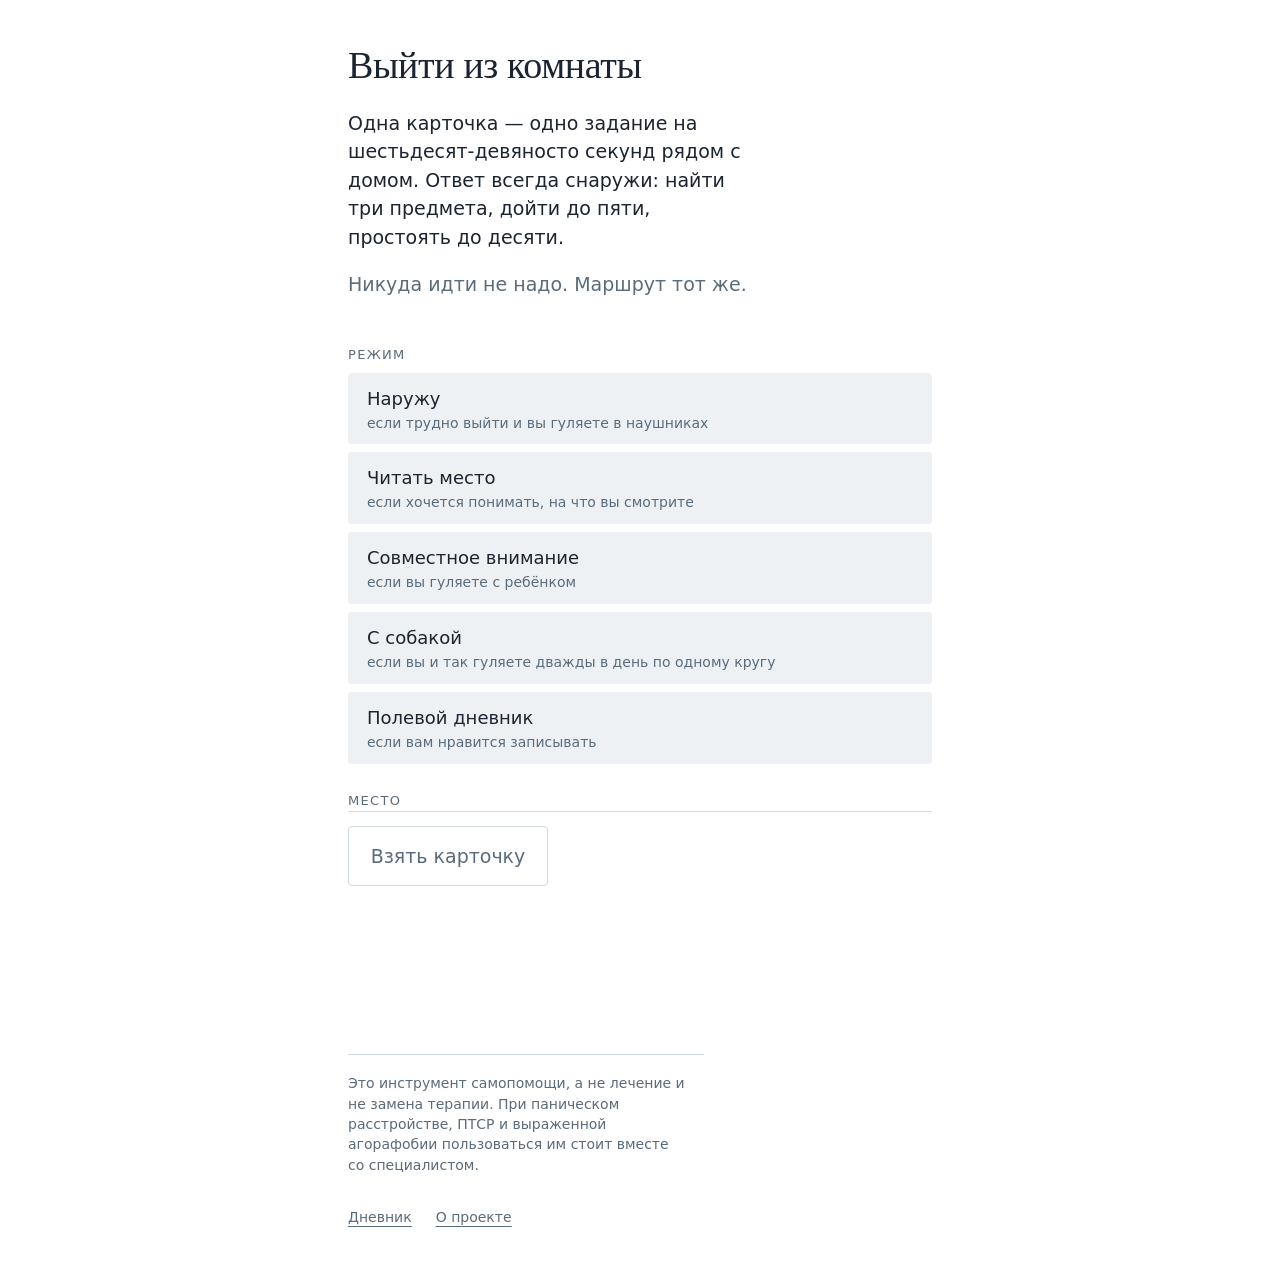
==== index.html @ 0804ac2d "Выйти из комнаты: сайт и колода на 180 карточек Статический сайт без зависимостей: одна карточка-зад" ====
<!doctype html>
<html lang="ru" data-theme="dark">
<head>
<meta charset="utf-8">
<meta name="viewport" content="width=device-width, initial-scale=1, viewport-fit=cover">
<meta name="color-scheme" content="dark light">
<meta name="description" content="Одна карточка-задание на прогулку рядом с домом. Шестьдесят-девяносто секунд, ответ всегда снаружи.">
<meta name="theme-color" content="#141C26">
<meta name="mobile-web-app-capable" content="yes">
<meta name="apple-mobile-web-app-capable" content="yes">
<meta name="apple-mobile-web-app-title" content="Выйти">
<title>Выйти из комнаты</title>
<link rel="manifest" href="manifest.webmanifest">
<link rel="icon" href="icons/icon.svg" type="image/svg+xml">
<link rel="apple-touch-icon" href="icons/apple-touch-icon.png">
<link rel="stylesheet" href="styles.css">
</head>
<body>

<a class="skip-link" href="#main">Перейти к содержанию</a>

<main id="main">

<!-- 1. Начало -->
<section class="screen" id="screen-start" data-screen="start" aria-labelledby="start-title">
  <div class="wrap">
    <h1 id="start-title" tabindex="-1">Выйти из комнаты</h1>

    <p class="lead">Одна карточка — одно задание на шестьдесят-девяносто секунд рядом с домом.
      Ответ всегда снаружи: найти три предмета, дойти до пяти, простоять до десяти.</p>
    <p class="lead muted">Никуда идти не надо. Маршрут тот же.</p>

    <h2 class="section-title" id="mode-title">Режим</h2>
    <div class="options" role="group" aria-labelledby="mode-title" id="mode-list">
      <button type="button" class="option" data-mode="наружу">
        <span class="option-name">Наружу</span>
        <span class="option-note">если трудно выйти и вы гуляете в наушниках</span>
      </button>
      <button type="button" class="option" data-mode="читать-место">
        <span class="option-name">Читать место</span>
        <span class="option-note">если хочется понимать, на что вы смотрите</span>
      </button>
      <button type="button" class="option" data-mode="совместное-внимание">
        <span class="option-name">Совместное внимание</span>
        <span class="option-note">если вы гуляете с ребёнком</span>
      </button>
      <button type="button" class="option" data-mode="с-собакой">
        <span class="option-name">С собакой</span>
        <span class="option-note">если вы и так гуляете дважды в день по одному кругу</span>
      </button>
      <button type="button" class="option" data-mode="полевой-дневник">
        <span class="option-name">Полевой дневник</span>
        <span class="option-note">если вам нравится записывать</span>
      </button>
    </div>

    <div class="sub" id="sub-level" hidden>
      <h2 class="section-title" id="level-title">Уровень</h2>
      <div class="options options-level" role="group" aria-labelledby="level-title" id="level-list">
        <button type="button" class="option" data-level="1">
          <span class="option-name">1</span>
          <span class="option-note">только смотреть, наушники снимать не нужно</span>
        </button>
        <button type="button" class="option" data-level="2">
          <span class="option-name">2</span>
          <span class="option-note">нужен звук, на две минуты</span>
        </button>
        <button type="button" class="option" data-level="3">
          <span class="option-name">3</span>
          <span class="option-note">переключение внимания</span>
        </button>
      </div>
    </div>

    <div class="sub" id="sub-age" hidden>
      <h2 class="section-title" id="age-title">Возраст</h2>
      <div class="options options-row" role="group" aria-labelledby="age-title" id="age-list">
        <button type="button" class="option option-small" data-age="2-3"><span class="option-name">2–3</span></button>
        <button type="button" class="option option-small" data-age="4-5"><span class="option-name">4–5</span></button>
        <button type="button" class="option option-small" data-age="6-8"><span class="option-name">6–8</span></button>
        <button type="button" class="option option-small" data-age="9-12"><span class="option-name">9–12</span></button>
      </div>
    </div>

    <div class="place">
      <h2 class="section-title">Место</h2>
      <div class="place-set">
        <p class="muted small" id="place-state">Без места сайт работает, но различает только время года.</p>
        <button type="button" class="link" id="btn-place-change" hidden>изменить</button>
      </div>
      <div class="place-actions" id="place-actions">
        <button type="button" class="btn btn-quiet" id="btn-geo">Определить</button>
        <button type="button" class="btn btn-quiet" id="btn-city">Выбрать город</button>
      </div>
      <div class="city-picker" id="city-picker" hidden>
        <div class="options options-row">
          <button type="button" class="option option-small" data-city="мск"><span class="option-name">Москва</span></button>
          <button type="button" class="option option-small" data-city="спб"><span class="option-name">Петербург</span></button>
        </div>
        <form class="city-form" id="city-form">
          <label class="small muted" for="city-input">Другой город</label>
          <div class="city-row">
            <input type="text" id="city-input" name="city" autocomplete="off" spellcheck="false" maxlength="60">
            <button type="submit" class="btn btn-quiet">Найти</button>
          </div>
        </form>
        <p class="small muted" id="city-result" role="status"></p>
      </div>
    </div>

    <div class="bottom bottom-sticky">
      <button type="button" class="btn btn-main" id="btn-take">Взять карточку</button>
    </div>

    <footer class="footer">
      <p>Это инструмент самопомощи, а не лечение и не замена терапии. При паническом расстройстве,
        ПТСР и выраженной агорафобии пользоваться им стоит вместе со специалистом.</p>
      <p class="links">
        <button type="button" class="link" data-go="archive">Дневник</button>
        <button type="button" class="link" data-go="about">О проекте</button>
      </p>
    </footer>
  </div>
</section>

<!-- 2. Карточка -->
<section class="screen screen-card" id="screen-card" data-screen="card" aria-label="Задание" hidden>
  <div class="wrap wrap-card">
    <div class="card-body">
      <p class="card-text" id="card-text" tabindex="-1"></p>
      <details class="hint" id="card-hint" hidden>
        <summary>Если не пошло</summary>
        <p id="card-hint-text"></p>
      </details>
    </div>
    <div class="bottom bottom-card">
      <button type="button" class="btn btn-main" id="btn-done">Готово</button>
      <button type="button" class="btn btn-quiet" id="btn-another">Другую</button>
    </div>
  </div>
</section>

<!-- 3. Запись: только «Полевой дневник» -->
<section class="screen" id="screen-note" data-screen="note" aria-labelledby="note-title" hidden>
  <div class="wrap">
    <h2 id="note-title" tabindex="-1">Одна фраза</h2>
    <p class="muted note-task" id="note-task"></p>
    <form id="note-form">
      <label class="visually-hidden" for="note-input">Запись</label>
      <textarea id="note-input" name="note" maxlength="140" rows="3" autocomplete="off"></textarea>
      <div class="bottom">
        <button type="submit" class="btn btn-main">Дальше</button>
      </div>
    </form>
  </div>
</section>

<!-- 4. Оборот -->
<section class="screen" id="screen-back" data-screen="back" aria-labelledby="back-title" hidden>
  <div class="wrap">
    <h2 id="back-title" tabindex="-1"></h2>
    <p class="back-text" id="back-text"></p>
    <div class="bottom">
      <button type="button" class="btn btn-main" id="btn-back-next">Дальше</button>
    </div>
  </div>
</section>

<!-- 5. Конец -->
<section class="screen" id="screen-end" data-screen="end" aria-labelledby="end-title" hidden>
  <div class="wrap">
    <h2 id="end-title" tabindex="-1">На сегодня всё.</h2>
    <p class="links links-end">
      <button type="button" class="link" id="btn-more">Ещё одну</button>
      <button type="button" class="link" data-go="start">Режим</button>
      <button type="button" class="link" data-go="archive">Дневник</button>
      <button type="button" class="link" data-go="about">О проекте</button>
    </p>
  </div>
</section>

<!-- Архив дневника -->
<section class="screen" id="screen-archive" data-screen="archive" aria-labelledby="archive-title" hidden>
  <div class="wrap">
    <h2 id="archive-title" tabindex="-1">Дневник</h2>
    <ol class="archive" id="archive-list"></ol>
    <p class="muted" id="archive-empty" hidden>Записей нет.</p>
    <p class="links"><button type="button" class="link" data-go="return">Назад</button></p>
  </div>
</section>

<!-- О проекте и настройки -->
<section class="screen" id="screen-about" data-screen="about" aria-labelledby="about-title" hidden>
  <div class="wrap">
    <h2 id="about-title" tabindex="-1">О проекте</h2>
    <div class="about-text">
      <p>Сайт выдаёт одну карточку-задание на прогулку. Задание выполняется за шестьдесят-девяносто
        секунд рядом с собственным домом и всегда касается того, что снаружи.</p>
      <p>Это инструмент тренировки внимания. Здесь ничего не считается и не сравнивается,
        и сайт никогда не обращается к вам первым.</p>
      <p>Объяснение к карточке открывается только после «Готово»: объяснение заранее превращает
        наблюдение во внушение.</p>
      <p>Карточки отбираются по высоте солнца, времени года и погоде. Высота солнца считается
        в браузере. Погода берётся с open-meteo.com по округлённым координатам; если она не
        загрузилась, отбор идёт по свету и сезону.</p>
    </div>

    <h3 class="section-title" id="theme-label">Тема</h3>
    <div class="options options-row" role="group" aria-labelledby="theme-label" id="theme-list">
      <button type="button" class="option option-small" data-theme-set="auto"><span class="option-name">По свету</span></button>
      <button type="button" class="option option-small" data-theme-set="dark"><span class="option-name">Тёмная</span></button>
      <button type="button" class="option option-small" data-theme-set="light"><span class="option-name">Светлая</span></button>
    </div>

    <h3 class="section-title">Место</h3>
    <p class="small muted" id="about-place"></p>

    <h3 class="section-title">Данные</h3>
    <p class="small muted about-text">Всё хранится только в этом браузере: режим, город,
      показанные карточки и записи дневника.</p>
    <button type="button" class="btn btn-quiet" id="btn-wipe">Удалить все данные</button>
    <div class="confirm" id="wipe-confirm" hidden>
      <p class="small">Удалить записи дневника и все настройки? Вернуть их будет нельзя.</p>
      <div class="confirm-actions">
        <button type="button" class="btn btn-quiet" id="btn-wipe-yes">Удалить</button>
        <button type="button" class="btn btn-quiet" id="btn-wipe-no">Оставить</button>
      </div>
    </div>

    <footer class="footer">
      <p>Это инструмент самопомощи, а не лечение и не замена терапии. При паническом расстройстве,
        ПТСР и выраженной агорафобии пользоваться им стоит вместе со специалистом.</p>
      <p class="links"><button type="button" class="link" data-go="return">Назад</button></p>
    </footer>
  </div>
</section>

</main>

<script src="cards.js"></script>
<script src="js/sun.js"></script>
<script src="js/weather.js"></script>
<script src="js/store.js"></script>
<script src="js/deck.js"></script>
<script src="js/app.js"></script>
</body>
</html>
---- styles.css ----
/* Выйти из комнаты — оформление.
   Условие: телефон в руке, улица, зима, перчатки, темнота.
   Отсюда крупный кегль, цели не меньше 56 px, действия внизу экрана
   и ни одного элемента, который нужно разглядывать. */

:root {
  --bg: #FFFFFF;
  --plate: #EDF1F4;
  --text: #1B2430;
  --muted: #5A6B7B;
  --line: #D2DBE2;
  --accent: #D9944A;          /* тёплый свет окна, скупо */
  --accent-ink: #95591A;      /* тот же тон, затемнённый до читаемого контраста */
  --on-accent: #1B2430;
  --press: #E2E8ED;           /* отклик на нажатие: в перчатках он нужен */

  --serif: Georgia, "Times New Roman", "Droid Serif", serif;
  --sans: system-ui, -apple-system, "Segoe UI", Roboto, "Helvetica Neue", Arial, sans-serif;

  --tap: 56px;
  --radius: 4px;
  --step: 150ms;
  --edge: 20px;
  --safe-b: env(safe-area-inset-bottom, 0px);
}

html[data-theme="dark"] {
  --bg: #141C26;
  --plate: #222E3C;
  --text: #DCE4EC;            /* не чистый белый: ночью он слепит */
  --muted: #94A8B8;
  --line: #2E4052;
  --accent: #D9944A;
  --accent-ink: #E0A366;
  --on-accent: #141C26;
  --press: #2E4052;
}

* { box-sizing: border-box; }

/* Скрытое скрыто: иначе display из классов перебивает атрибут hidden. */
[hidden] { display: none !important; }

html { height: 100%; }

body {
  margin: 0;
  min-height: 100%;
  background: var(--bg);
  color: var(--text);
  font-family: var(--sans);
  font-size: 17px;
  line-height: 1.5;
  -webkit-text-size-adjust: 100%;
  -webkit-tap-highlight-color: transparent;
  transition: background-color var(--step) ease-out, color var(--step) ease-out;
}

h1, h2, h3 {
  font-family: var(--serif);
  font-weight: 400;
  line-height: 1.15;
  letter-spacing: -0.01em;
  margin: 0 0 .55em;
  text-wrap: balance;
}

h1 { font-size: clamp(30px, 8.4vw, 38px); }
h2 { font-size: clamp(25px, 6.6vw, 30px); }
h3 { font-size: 20px; }

p { margin: 0 0 1em; text-wrap: pretty; }

.muted { color: var(--muted); }
.small { font-size: 15px; }

.visually-hidden {
  position: absolute;
  width: 1px; height: 1px;
  margin: -1px; padding: 0; border: 0;
  clip-path: inset(50%);
  overflow: hidden;
  white-space: nowrap;
}

.skip-link {
  position: absolute;
  left: -9999px;
  top: 0;
  z-index: 10;
  background: var(--bg);
  color: var(--text);
  padding: 14px 18px;
  border: 1px solid var(--accent-ink);
}
.skip-link:focus { left: 0; }

/* ——— экраны ——— */

main { display: block; }

.screen { animation: appear var(--step) ease-out; }

@keyframes appear {
  from { opacity: 0; transform: translateY(5px); }
  to   { opacity: 1; transform: none; }
}

.wrap {
  width: 100%;
  max-width: 640px;
  margin: 0 auto;
  padding: clamp(24px, 5vh, 44px) var(--edge) calc(28px + var(--safe-b));
  display: flex;
  flex-direction: column;
}

.lead {
  font-size: clamp(17px, 4.6vw, 19px);
  max-width: 34ch;
}

.section-title {
  font-family: var(--sans);
  font-size: 13px;
  font-weight: 500;
  letter-spacing: .1em;
  text-transform: uppercase;
  color: var(--muted);
  margin: 30px 0 10px;
}

/* ——— выбор: режим, уровень, возраст ——— */

.options { display: flex; flex-direction: column; gap: 8px; }
.options-row { flex-direction: row; flex-wrap: wrap; gap: 8px; }

.option {
  position: relative;
  appearance: none;
  display: flex;
  flex-direction: column;
  justify-content: center;
  gap: 2px;
  min-height: var(--tap);
  padding: 11px 16px 11px 18px;
  text-align: left;
  font: inherit;
  color: var(--text);
  background: var(--plate);
  border: 1px solid transparent;
  border-radius: var(--radius);
  cursor: pointer;
  touch-action: manipulation;
  transition: border-color var(--step) ease-out, background-color var(--step) ease-out;
}

/* отметка выбора не одним цветом: слева появляется полоса */
.option::before {
  content: "";
  position: absolute;
  left: -1px; top: -1px; bottom: -1px;
  width: 0;
  background: var(--accent-ink);
  border-radius: var(--radius) 0 0 var(--radius);
  transition: width var(--step) ease-out;
}

.option[aria-pressed="true"] { border-color: var(--accent-ink); }
.option[aria-pressed="true"]::before { width: 4px; }
.option[aria-pressed="true"] .option-name { color: var(--accent-ink); }

.option:active { background: var(--press); }

.option-name { font-size: 18px; }
.option-note { font-size: 14px; color: var(--muted); line-height: 1.35; }

.option-small {
  flex: 1 1 auto;
  align-items: center;
  justify-content: center;
  text-align: center;
  padding-left: 16px;
}
.option-small .option-name { font-size: 17px; }

/* уровень: цифра и пояснение в одну строку — так короче список */
.options-level .option {
  flex-direction: row;
  align-items: center;
  gap: 14px;
}
.options-level .option-name {
  flex: 0 0 auto;
  font-family: var(--serif);
  font-size: 24px;
  min-width: 18px;
  text-align: center;
}
.options-level .option-note { flex: 1 1 auto; }

/* ——— кнопки ——— */

.btn {
  appearance: none;
  display: flex;
  align-items: center;
  justify-content: center;
  width: 100%;
  min-height: var(--tap);
  padding: 14px 20px;
  font: inherit;
  font-size: 18px;
  border-radius: var(--radius);
  border: 1px solid var(--muted);   /* тонкая линия на улице не видна */
  background: transparent;
  color: var(--text);
  cursor: pointer;
  touch-action: manipulation;
  user-select: none;
  transition: background-color var(--step) ease-out, border-color var(--step) ease-out;
}

.btn:active { background: var(--press); }

.btn-main {
  background: var(--accent);
  border-color: var(--accent);
  color: var(--on-accent);
  min-height: 60px;
  font-size: 19px;
}
.btn-main:active { background: var(--accent-ink); border-color: var(--accent-ink); color: var(--bg); }
/* пока режим не выбран, главная кнопка не притворяется готовой */
.btn-main[disabled] {
  background: transparent;
  border-color: var(--line);
  color: var(--muted);
  cursor: default;
}

.bottom {
  margin-top: 30px;
  display: flex;
  flex-direction: column;
  gap: 16px;
}

/* главная кнопка не уезжает за край длинного экрана */
.bottom-sticky {
  position: sticky;
  bottom: 0;
  z-index: 2;
  margin-top: 28px;
  padding: 14px 0 calc(14px + var(--safe-b));
  background: var(--bg);
  border-top: 1px solid var(--line);
}

.link {
  appearance: none;
  display: inline-flex;
  align-items: center;
  min-height: var(--tap);
  background: none;
  border: 0;
  padding: 0;
  margin: 0;
  font: inherit;
  color: var(--muted);
  text-decoration: underline;
  text-underline-offset: 4px;
  text-decoration-thickness: 1px;
  cursor: pointer;
  touch-action: manipulation;
}
.link:active { color: var(--text); }

.links { display: flex; flex-wrap: wrap; gap: 6px 24px; margin: 4px 0 0; }
.links-end { margin-top: 18px; }

:focus-visible {
  outline: 2px solid var(--accent-ink);
  outline-offset: 2px;
  border-radius: 2px;
}

/* ——— место ——— */

.place-actions { display: flex; gap: 10px; }
.place-actions .btn { width: auto; flex: 1 1 0; font-size: 17px; }

.place-set {
  display: flex;
  align-items: baseline;
  flex-wrap: wrap;
  gap: 4px 14px;
}
.place-set p { margin: 0; }

.city-picker { margin-top: 12px; display: flex; flex-direction: column; gap: 10px; }
.city-form { display: flex; flex-direction: column; gap: 6px; }
.city-row { display: flex; gap: 10px; }
.city-row .btn { width: auto; flex: 0 0 auto; padding-inline: 18px; }

input[type="text"], textarea {
  width: 100%;
  font: inherit;
  font-size: 17px;             /* меньше 16 — и iOS зумит страницу на фокусе */
  color: var(--text);
  background: var(--plate);
  border: 1px solid var(--line);
  border-radius: var(--radius);
  padding: 14px;
  min-height: var(--tap);
}
input[type="text"]:focus, textarea:focus { border-color: var(--accent-ink); }

/* ——— экран карточки: только задание и две кнопки ——— */

.wrap-card {
  min-height: 100vh;
  min-height: 100dvh;
  padding-top: clamp(28px, 7vh, 64px);
}

.card-body {
  flex: 1 1 auto;
  display: flex;
  flex-direction: column;
  justify-content: center;
  padding-bottom: 8px;
}

.card-text {
  font-size: clamp(24px, 6.8vw, 34px);
  line-height: 1.32;
  letter-spacing: -0.005em;
  margin: 0;
  text-wrap: pretty;
}
.card-text:focus { outline: none; }

/* смена карточки — короткое проявление, чтобы текст не подменялся рывком */
.card-text.fresh { animation: appear 200ms ease-out; }

.bottom-card { margin-top: 0; gap: 20px; }   /* в перчатках промахнуться легко */

.hint {
  margin-top: 22px;
  font-size: 15px;
  color: var(--muted);
  max-width: 34ch;
}
.hint summary {
  display: flex;
  align-items: center;
  min-height: var(--tap);
  cursor: pointer;
  list-style: none;
  text-decoration: underline;
  text-underline-offset: 4px;
  touch-action: manipulation;
}
.hint summary::-webkit-details-marker { display: none; }
.hint p { margin: 0 0 4px; }

/* ——— оборот и запись ——— */

.back-text {
  font-size: clamp(18px, 4.8vw, 20px);
  line-height: 1.5;
  max-width: 36ch;
}

.note-task {
  font-size: 17px;
  margin-bottom: 18px;
  max-width: 34ch;
}

#note-input {
  font-size: 20px;
  line-height: 1.4;
  resize: none;
  min-height: 112px;
}

/* ——— дневник ——— */

.archive { list-style: none; margin: 0; padding: 0; }
.archive li { padding: 15px 0; border-top: 1px solid var(--line); }
.archive li:last-child { border-bottom: 1px solid var(--line); }
.archive time {
  display: block;
  font-size: 13px;
  letter-spacing: .06em;
  text-transform: uppercase;
  color: var(--muted);
  margin-bottom: 5px;
}
.archive p { margin: 0; font-size: 18px; line-height: 1.45; }

/* ——— настройки и подвал ——— */

.about-text { max-width: 36ch; }

.confirm { margin-top: 14px; display: flex; flex-direction: column; gap: 12px; }
.confirm-actions { display: flex; gap: 10px; }
.confirm-actions .btn { width: auto; flex: 1 1 0; }

#btn-wipe { width: auto; align-self: flex-start; padding-inline: 20px; }

.footer {
  margin-top: 40px;
  padding-top: 18px;
  border-top: 1px solid var(--line);
  font-size: 14px;
  line-height: 1.45;
  color: var(--muted);
  max-width: 40ch;
}

/* ——— широкий экран: та же страница, просто просторнее ——— */

@media (min-width: 720px) {
  :root { --edge: 28px; }
  body { font-size: 18px; }
  .bottom { flex-direction: row-reverse; justify-content: flex-end; }
  .bottom .btn { width: auto; min-width: 200px; flex: 0 1 auto; }
  .bottom-card { gap: 16px; }
  .options-row .option-small { flex: 0 1 auto; min-width: 116px; }
  .card-text { max-width: 20ch; }   /* на широком экране строка иначе уезжает */
}

/* ——— телефон лёжа: высоты мало, поля режем ——— */

@media (max-height: 520px) and (orientation: landscape) {
  .wrap { padding-top: 18px; }
  .wrap-card { padding-top: 18px; }
  .card-text { font-size: clamp(20px, 4.2vw, 26px); max-width: 40ch; }
  .bottom-card { flex-direction: row; gap: 14px; }
  .bottom-card .btn { width: auto; flex: 1 1 0; min-height: 52px; }
  .hint { margin-top: 12px; }
}

@media (prefers-reduced-motion: reduce) {
  *, *::before, *::after {
    animation-duration: 1ms !important;
    transition-duration: 1ms !important;
  }
}
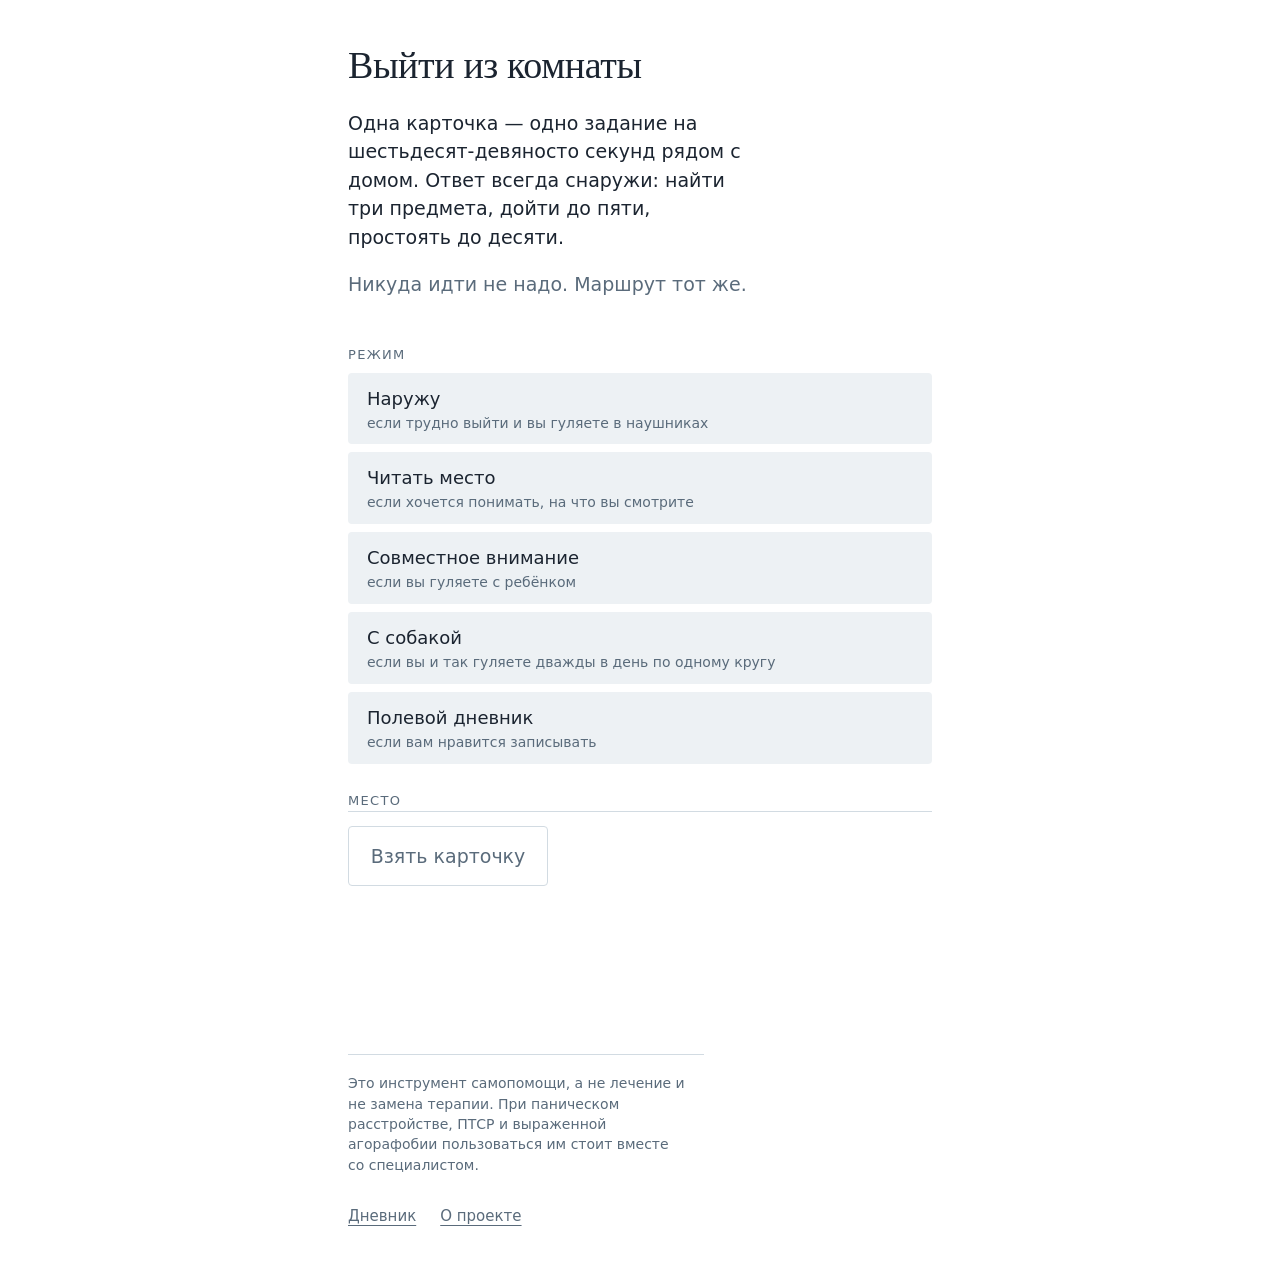
==== commit b64ca73f: "Доработка от 30.09.2026: объединённый экран оборота и новые тексты Оборот и финальный экран слиты в " ====
--- a/index.html
+++ b/index.html
@@ -115,10 +115,10 @@
     <footer class="footer">
       <p>Это инструмент самопомощи, а не лечение и не замена терапии. При паническом расстройстве,
         ПТСР и выраженной агорафобии пользоваться им стоит вместе со специалистом.</p>
-      <p class="links">
+      <nav class="links" aria-label="Разделы">
         <button type="button" class="link" data-go="archive">Дневник</button>
         <button type="button" class="link" data-go="about">О проекте</button>
-      </p>
+      </nav>
     </footer>
   </div>
 </section>
@@ -129,7 +129,7 @@
     <div class="card-body">
       <p class="card-text" id="card-text" tabindex="-1"></p>
       <details class="hint" id="card-hint" hidden>
-        <summary>Если не пошло</summary>
+        <summary>Если не получается</summary>
         <p id="card-hint-text"></p>
       </details>
     </div>
@@ -155,27 +155,21 @@
   </div>
 </section>
 
-<!-- 4. Оборот -->
+<!-- 4. Оборот: он же конец. Задание, объяснение, «на сегодня всё» и навигация -->
 <section class="screen" id="screen-back" data-screen="back" aria-labelledby="back-title" hidden>
-  <div class="wrap">
-    <h2 id="back-title" tabindex="-1"></h2>
-    <p class="back-text" id="back-text"></p>
-    <div class="bottom">
-      <button type="button" class="btn btn-main" id="btn-back-next">Дальше</button>
-    </div>
-  </div>
-</section>
-
-<!-- 5. Конец -->
-<section class="screen" id="screen-end" data-screen="end" aria-labelledby="end-title" hidden>
-  <div class="wrap">
-    <h2 id="end-title" tabindex="-1">На сегодня всё.</h2>
-    <p class="links links-end">
-      <button type="button" class="link" id="btn-more">Ещё одну</button>
-      <button type="button" class="link" data-go="start">Режим</button>
-      <button type="button" class="link" data-go="archive">Дневник</button>
-      <button type="button" class="link" data-go="about">О проекте</button>
-    </p>
+  <div class="wrap wrap-back">
+    <div class="back-body">
+      <p class="done-task" id="done-task"></p>
+      <h2 id="back-title" tabindex="-1"></h2>
+      <p class="back-text" id="back-text"></p>
+      <p class="closing">На сегодня всё.</p>
+      <nav class="links" aria-label="Разделы">
+        <button type="button" class="link" id="btn-more">Ещё одну</button>
+        <button type="button" class="link" data-go="archive">Дневник</button>
+        <button type="button" class="link" data-go="about">О проекте</button>
+        <button type="button" class="link" data-go="start">Сменить режим</button>
+      </nav>
+    </div>
   </div>
 </section>
 
--- a/styles.css
+++ b/styles.css
@@ -267,6 +267,7 @@
   padding: 0;
   margin: 0;
   font: inherit;
+  font-size: 15px;            /* служебное: меньше задания, размером с подпись */
   color: var(--muted);
   text-decoration: underline;
   text-underline-offset: 4px;
@@ -276,8 +277,7 @@
 }
 .link:active { color: var(--text); }
 
-.links { display: flex; flex-wrap: wrap; gap: 6px 24px; margin: 4px 0 0; }
-.links-end { margin-top: 18px; }
+.links { display: flex; flex-wrap: wrap; gap: 2px 24px; margin: 4px 0 0; }
 
 :focus-visible {
   outline: 2px solid var(--accent-ink);
@@ -365,12 +365,37 @@
 .hint summary::-webkit-details-marker { display: none; }
 .hint p { margin: 0 0 4px; }
 
-/* ——— оборот и запись ——— */
+/* ——— оборот: он же конец ——— */
+
+/* Содержимое стоит по середине экрана, а не жмётся к верхнему краю. */
+.wrap-back {
+  min-height: 100vh;
+  min-height: 100dvh;
+}
+.back-body {
+  margin: auto 0;             /* центрирует, но ничего не срезает, если не влезло */
+  width: 100%;
+}
+
+/* Задание, которое только что выполнено: мелко и приглушённо —
+   за десять минут ходьбы формулировка успевает забыться. */
+.done-task {
+  font-size: clamp(17px, 4.5vw, 20px);   /* примерно в полтора раза меньше задания */
+  line-height: 1.4;
+  color: var(--muted);
+  max-width: 34ch;
+  margin-bottom: 22px;
+}
 
 .back-text {
   font-size: clamp(18px, 4.8vw, 20px);
   line-height: 1.5;
   max-width: 36ch;
+}
+
+.closing {
+  margin: 26px 0 0;
+  color: var(--muted);
 }
 
 .note-task {
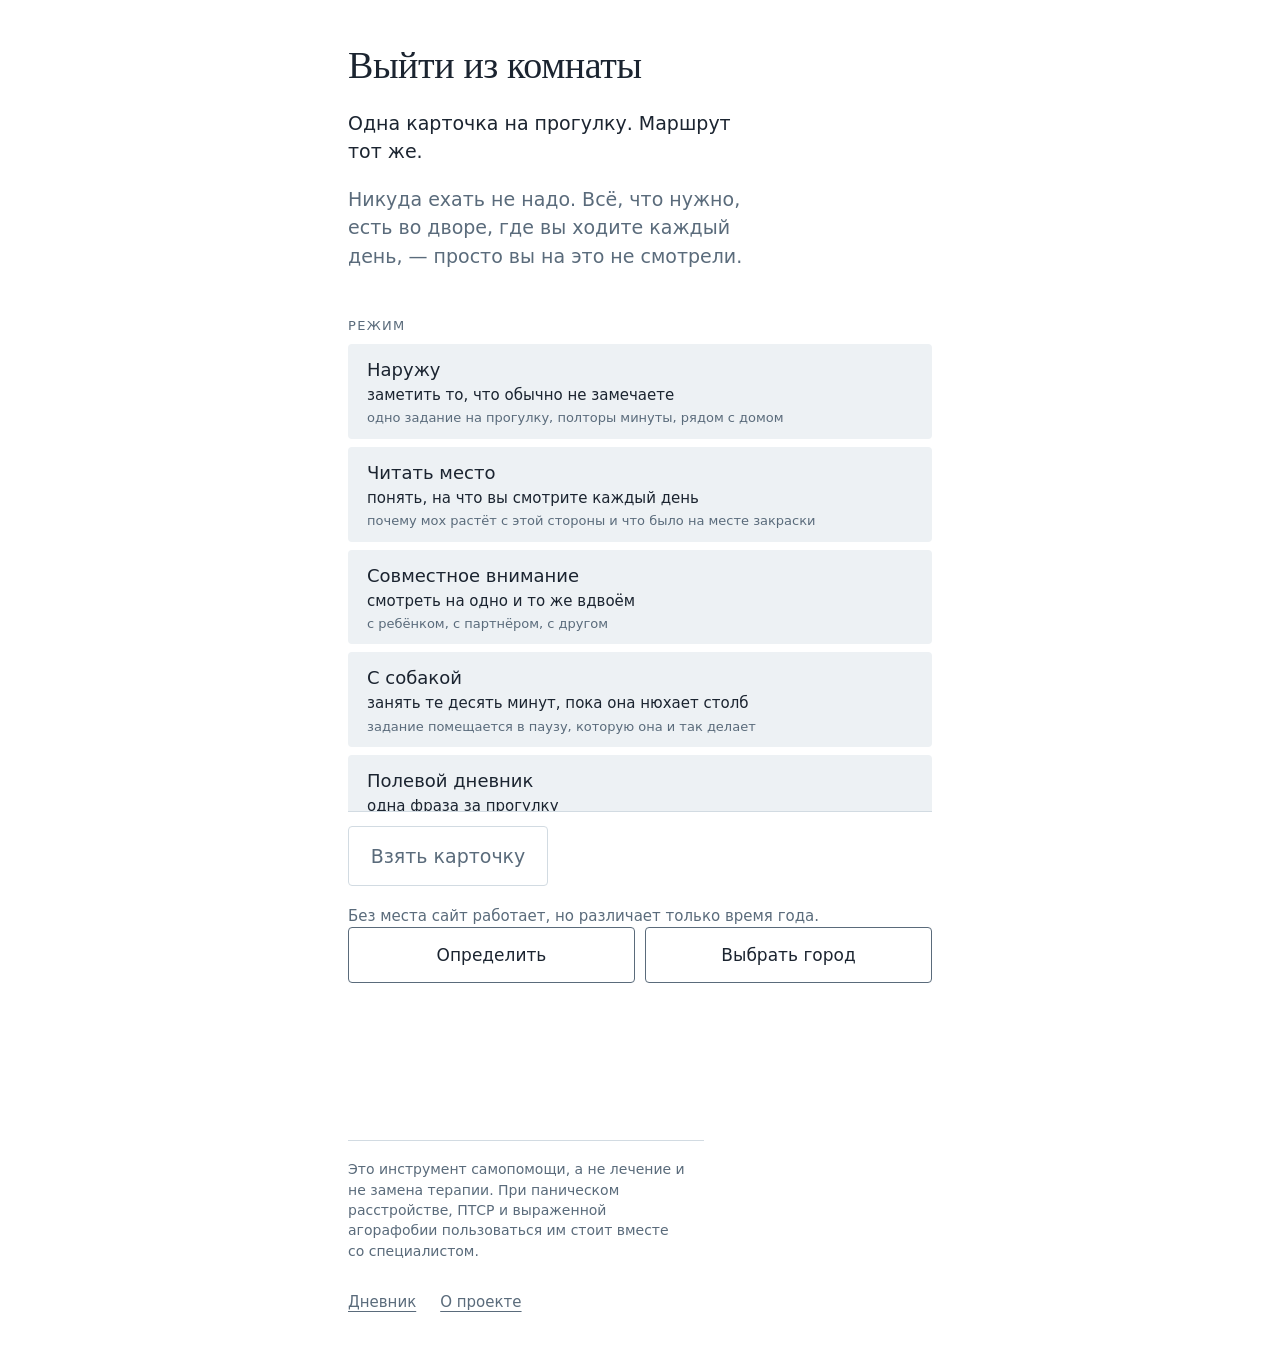
==== commit eafc651e: "Сборка от 4 октября: новые тексты главного экрана и раздел «Об авторах» Главный экран: новый подзаго" ====
--- a/index.html
+++ b/index.html
@@ -26,36 +26,42 @@
   <div class="wrap">
     <h1 id="start-title" tabindex="-1">Выйти из комнаты</h1>
 
-    <p class="lead">Одна карточка — одно задание на шестьдесят-девяносто секунд рядом с домом.
-      Ответ всегда снаружи: найти три предмета, дойти до пяти, простоять до десяти.</p>
-    <p class="lead muted">Никуда идти не надо. Маршрут тот же.</p>
+    <p class="lead">Одна карточка на прогулку. Маршрут тот же.</p>
+    <p class="lead muted">Никуда ехать не надо. Всё, что нужно, есть во дворе, где вы ходите
+      каждый день, — просто вы на это не смотрели.</p>
 
     <h2 class="section-title" id="mode-title">Режим</h2>
     <div class="options" role="group" aria-labelledby="mode-title" id="mode-list">
       <button type="button" class="option" data-mode="наружу">
         <span class="option-name">Наружу</span>
-        <span class="option-note">если трудно выйти и вы гуляете в наушниках</span>
+        <span class="option-note">заметить то, что обычно не замечаете</span>
+        <span class="option-sub">одно задание на прогулку, полторы минуты, рядом с домом</span>
       </button>
       <button type="button" class="option" data-mode="читать-место">
         <span class="option-name">Читать место</span>
-        <span class="option-note">если хочется понимать, на что вы смотрите</span>
+        <span class="option-note">понять, на что вы смотрите каждый день</span>
+        <span class="option-sub">почему мох растёт с этой стороны и что было на месте закраски</span>
       </button>
       <button type="button" class="option" data-mode="совместное-внимание">
         <span class="option-name">Совместное внимание</span>
-        <span class="option-note">если вы гуляете с ребёнком</span>
+        <span class="option-note">смотреть на одно и то же вдвоём</span>
+        <span class="option-sub">с ребёнком, с партнёром, с другом</span>
       </button>
       <button type="button" class="option" data-mode="с-собакой">
         <span class="option-name">С собакой</span>
-        <span class="option-note">если вы и так гуляете дважды в день по одному кругу</span>
+        <span class="option-note">занять те десять минут, пока она нюхает столб</span>
+        <span class="option-sub">задание помещается в паузу, которую она и так делает</span>
       </button>
       <button type="button" class="option" data-mode="полевой-дневник">
         <span class="option-name">Полевой дневник</span>
-        <span class="option-note">если вам нравится записывать</span>
+        <span class="option-note">одна фраза за прогулку</span>
+        <span class="option-sub">через месяц — архив своего района, которого нет больше ни у кого</span>
       </button>
     </div>
 
     <div class="sub" id="sub-level" hidden>
       <h2 class="section-title" id="level-title">Уровень</h2>
+      <p class="sub-intro muted">Если трудно выйти и вы гуляете в наушниках.</p>
       <div class="options options-level" role="group" aria-labelledby="level-title" id="level-list">
         <button type="button" class="option" data-level="1">
           <span class="option-name">1</span>
@@ -80,6 +86,12 @@
         <button type="button" class="option option-small" data-age="6-8"><span class="option-name">6–8</span></button>
         <button type="button" class="option option-small" data-age="9-12"><span class="option-name">9–12</span></button>
       </div>
+      <div class="options" id="age-adult" hidden>
+        <button type="button" class="option" data-age="со-взрослым">
+          <span class="option-name">Со взрослым</span>
+          <span class="option-note">партнёр или друг</span>
+        </button>
+      </div>
     </div>
 
     <div class="place">
@@ -131,6 +143,19 @@
       <details class="hint" id="card-hint" hidden>
         <summary>Если не получается</summary>
         <p id="card-hint-text"></p>
+      </details>
+      <details class="why" id="card-why">
+        <summary>Зачем это</summary>
+        <div class="why-body">
+          <div class="why-block" id="why-done">
+            <h3 class="why-label">Что считается выполненным</h3>
+            <p id="why-criterion"></p>
+          </div>
+          <div class="why-block">
+            <h3 class="why-label">Зачем такие задания</h3>
+            <p id="why-mode"></p>
+          </div>
+        </div>
       </details>
     </div>
     <div class="bottom bottom-card">
@@ -199,6 +224,60 @@
         загрузилась, отбор идёт по свету и сезону.</p>
     </div>
 
+    <h3 class="section-title">Об авторах</h3>
+    <div class="people">
+      <div class="person">
+        <p class="person-role">Идея и реализация</p>
+        <p class="person-name">Ксения Скуратова</p>
+        <p class="person-about">Научная сотрудница лаборатории физиологии зрения
+          Института физиологии им. И. П. Павлова</p>
+      </div>
+      <div class="person">
+        <p class="person-role">Психологическая валидация проекта</p>
+        <p class="person-name">Диана Наумова</p>
+        <p class="person-about">Психолог в КПТ-подходе, студентка магистратуры НИУ ВШЭ
+          «Консультативная психология»</p>
+        <p class="person-links">
+          <a href="https://www.b17.ru/naumova_diana/" target="_blank" rel="noopener noreferrer">https://www.b17.ru/naumova_diana/</a> ·
+          <a href="https://t.me/naumovadia" target="_blank" rel="noopener noreferrer">https://t.me/naumovadia</a>
+        </p>
+      </div>
+    </div>
+
+    <h3 class="section-title">На чём это основано</h3>
+    <div class="about-text">
+      <p>Карточки не придуманы на глаз: каждая опирается на конкретный механизм
+        из психологии внимания или физиологии восприятия.</p>
+      <ul class="grounds">
+        <li>Тревогу поддерживает не содержание мыслей, а то, что внимание залипает на себе.
+          Внимание при этом — навык, который тренируется (метакогнитивная модель, Уэллс).</li>
+        <li>Перенос фокуса на внешнюю задачу разработан как отдельная процедура и изначально
+          рассчитан на выполнение вне кабинета (task concentration training).</li>
+        <li>Действие первично по отношению к состоянию: ждать подходящего настроения не нужно
+          (поведенческая активация).</li>
+        <li>Заметить мысль, не вступая с ней в спор, — отдельный навык, и мишень здесь
+          не контроль состояния (дефузия, ACT).</li>
+        <li>Что человек вообще способен заметить, зависит от освещённости, погоды и времени
+          года: в сумерках цвет исчезает раньше формы, на морозе город почти не пахнет,
+          в темноте слабый свет виден боковым зрением. Поэтому сайт считает высоту солнца
+          и погоду и выдаёт только то, что сегодня выполнимо.</li>
+      </ul>
+    </div>
+
+    <h3 class="section-title">Чего мы не утверждаем</h3>
+    <div class="about-text">
+      <ul class="grounds">
+        <li>Мы не заявляем, что карточки снижают тревожность. Данных об этом нет.
+          Мы заявляем механизм — расширение фокуса внимания.</li>
+        <li>Методики, на которых всё построено, проверялись в работе со специалистом.
+          Перенос в самостоятельное приложение — обоснованное предположение,
+          а не воспроизведение протокола.</li>
+        <li>Это инструмент самопомощи, не лечение и не замена терапии. При паническом
+          расстройстве, ПТСР и выраженной агорафобии пользоваться стоит
+          вместе со специалистом.</li>
+      </ul>
+    </div>
+
     <h3 class="section-title" id="theme-label">Тема</h3>
     <div class="options options-row" role="group" aria-labelledby="theme-label" id="theme-list">
       <button type="button" class="option option-small" data-theme-set="auto"><span class="option-name">По свету</span></button>
@@ -222,8 +301,6 @@
     </div>
 
     <footer class="footer">
-      <p>Это инструмент самопомощи, а не лечение и не замена терапии. При паническом расстройстве,
-        ПТСР и выраженной агорафобии пользоваться им стоит вместе со специалистом.</p>
       <p class="links"><button type="button" class="link" data-go="return">Назад</button></p>
     </footer>
   </div>
--- a/styles.css
+++ b/styles.css
@@ -173,7 +173,8 @@
 .option:active { background: var(--press); }
 
 .option-name { font-size: 18px; }
-.option-note { font-size: 14px; color: var(--muted); line-height: 1.35; }
+.option-note { font-size: 15px; line-height: 1.35; }
+.option-sub { font-size: 13px; color: var(--muted); line-height: 1.35; margin-top: 2px; }
 
 .option-small {
   flex: 1 1 auto;
@@ -198,6 +199,8 @@
   text-align: center;
 }
 .options-level .option-note { flex: 1 1 auto; }
+
+.sub-intro { font-size: 14px; margin: -4px 0 10px; max-width: 34ch; }
 
 /* ——— кнопки ——— */
 
@@ -365,6 +368,75 @@
 .hint summary::-webkit-details-marker { display: none; }
 .hint p { margin: 0 0 4px; }
 
+/* «Зачем это»: неброская строка под заданием, заметно мельче кнопок.
+   Открывается на том же экране и закрывается обратно. */
+.why {
+  margin-top: 4px;
+  max-width: 34ch;
+}
+.why summary {
+  display: flex;
+  align-items: center;
+  min-height: var(--tap);
+  font-size: 15px;
+  color: var(--muted);
+  cursor: pointer;
+  list-style: none;
+  text-decoration: underline;
+  text-underline-offset: 4px;
+  touch-action: manipulation;
+}
+.why summary::-webkit-details-marker { display: none; }
+
+.why-body {
+  padding: 2px 0 6px;
+  border-left: 2px solid var(--line);
+  padding-left: 14px;
+}
+.why-block + .why-block { margin-top: 14px; }
+.why-label {
+  font-family: var(--sans);
+  font-size: 12px;
+  font-weight: 500;
+  letter-spacing: .09em;
+  text-transform: uppercase;
+  color: var(--muted);
+  margin: 0 0 3px;
+}
+.why-body p { margin: 0; font-size: 16px; line-height: 1.45; }
+
+/* ——— об авторах ——— */
+
+.people { display: flex; flex-direction: column; gap: 22px; }
+.person { max-width: 36ch; }
+.person p { margin: 0; }
+.person-role {
+  font-size: 12px;
+  font-weight: 500;
+  letter-spacing: .09em;
+  text-transform: uppercase;
+  color: var(--muted);
+  margin-bottom: 4px;
+}
+.person-name {
+  font-family: var(--serif);
+  font-size: 22px;
+  line-height: 1.2;
+  margin-bottom: 4px;
+}
+.person-about { line-height: 1.45; }
+.person-links {
+  margin-top: 6px;
+  font-size: 15px;
+  overflow-wrap: anywhere;
+}
+.person-links a { color: var(--muted); text-underline-offset: 3px; }
+.person-links a:hover { color: var(--text); }
+
+.grounds { margin: 0; padding-left: 20px; }
+.grounds li { margin-bottom: 12px; line-height: 1.5; }
+.grounds li:last-child { margin-bottom: 0; }
+
 /* ——— оборот: он же конец ——— */
 
 /* Содержимое стоит по середине экрана, а не жмётся к верхнему краю. */
@@ -456,6 +528,8 @@
   .bottom-card { gap: 16px; }
   .options-row .option-small { flex: 0 1 auto; min-width: 116px; }
   .card-text { max-width: 20ch; }   /* на широком экране строка иначе уезжает */
+  .people { flex-direction: row; gap: 32px; }
+  .person { flex: 1 1 0; }
 }
 
 /* ——— телефон лёжа: высоты мало, поля режем ——— */
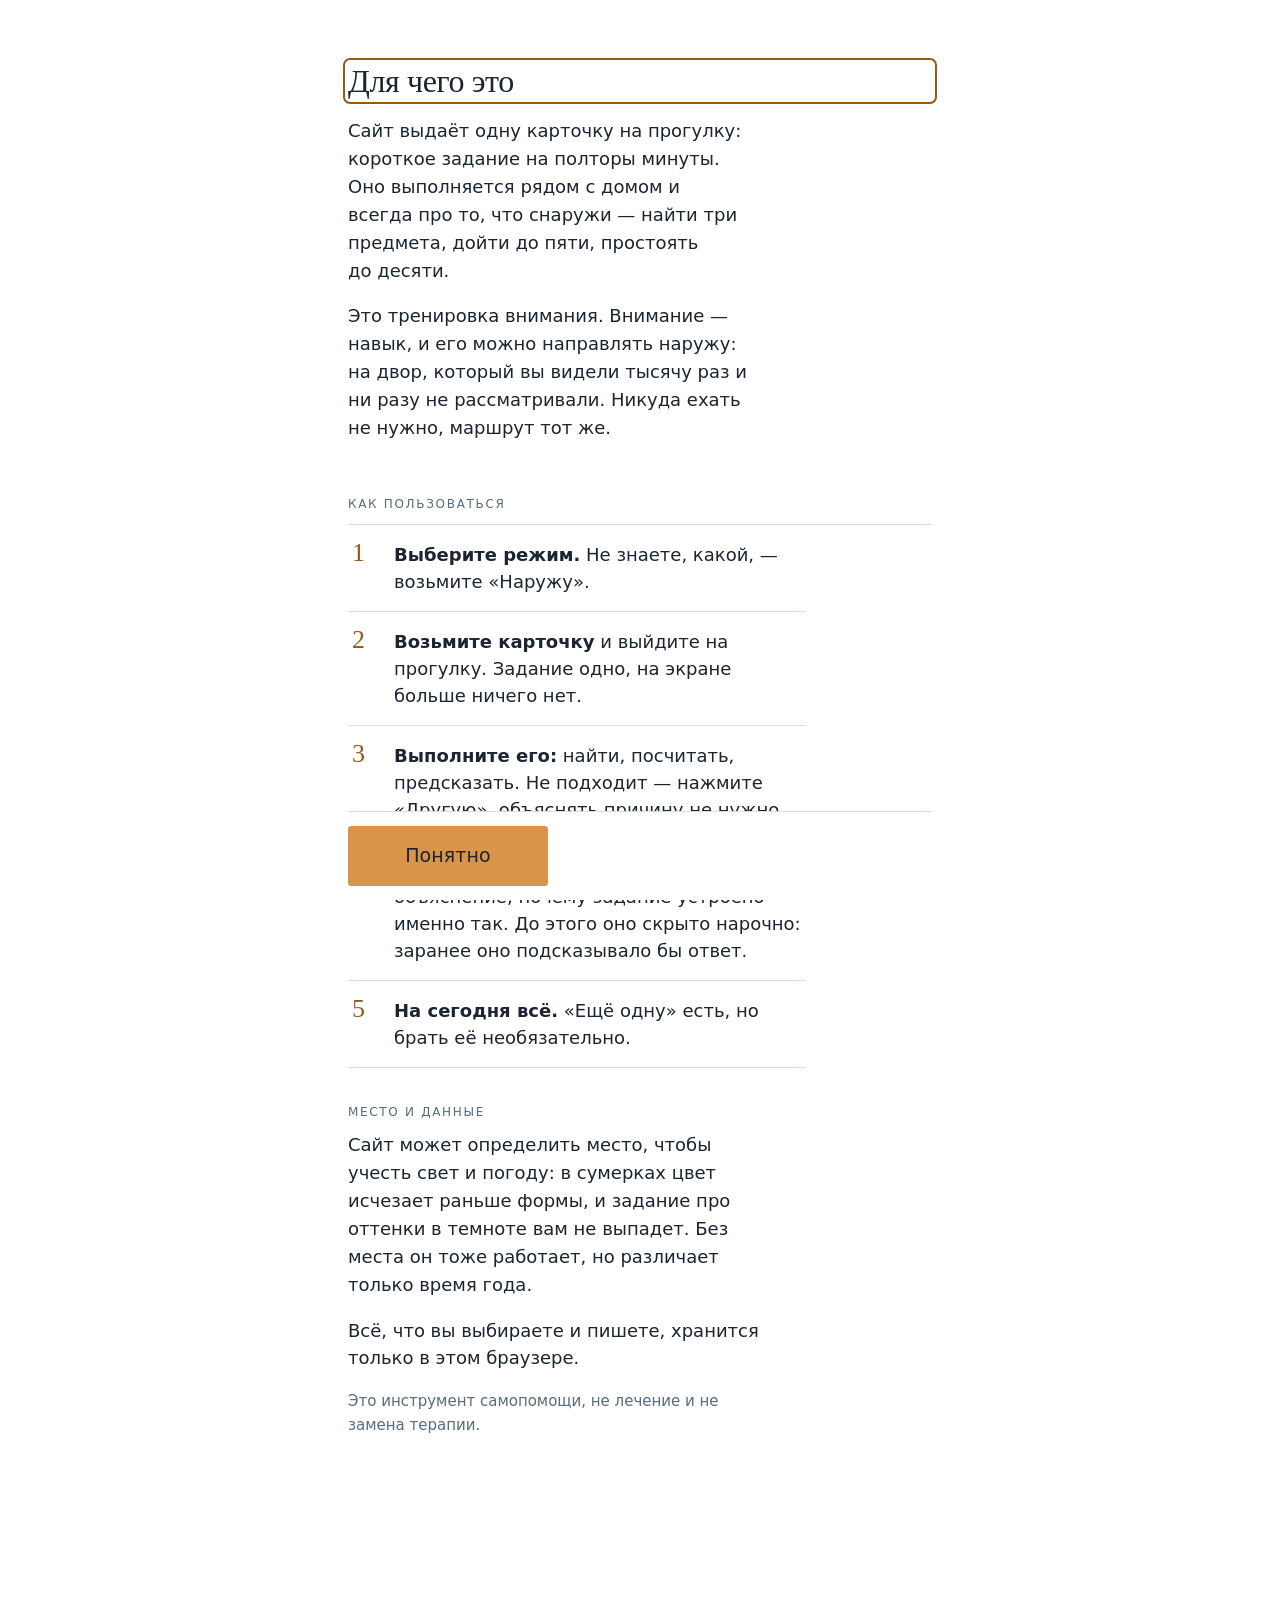
==== commit bd3f8e3a: "Оформление, приветствие, ступень «со взрослым» и автотесты Минималистичное оформление: тонкие линии " ====
--- a/index.html
+++ b/index.html
@@ -21,6 +21,48 @@
 
 <main id="main">
 
+<!-- 0. Приветствие: для чего проект и как им пользоваться.
+     Показывается один раз при первом заходе, потом открывается ссылкой «Как это работает». -->
+<section class="screen" id="screen-intro" data-screen="intro" aria-labelledby="intro-title" hidden>
+  <div class="wrap">
+    <h2 id="intro-title" tabindex="-1">Для чего это</h2>
+
+    <div class="about-text">
+      <p>Сайт выдаёт одну карточку на прогулку: короткое задание на полторы минуты.
+        Оно выполняется рядом с домом и всегда про то, что снаружи — найти три предмета,
+        дойти до пяти, простоять до десяти.</p>
+      <p>Это тренировка внимания. Внимание — навык, и его можно направлять наружу:
+        на двор, который вы видели тысячу раз и ни разу не рассматривали.
+        Никуда ехать не нужно, маршрут тот же.</p>
+    </div>
+
+    <h3 class="section-title">Как пользоваться</h3>
+    <ol class="steps">
+      <li><strong>Выберите режим.</strong> Не знаете, какой, — возьмите «Наружу».</li>
+      <li><strong>Возьмите карточку</strong> и выйдите на прогулку. Задание одно,
+        на экране больше ничего нет.</li>
+      <li><strong>Выполните его:</strong> найти, посчитать, предсказать. Не подходит —
+        нажмите «Другую», объяснять причину не нужно.</li>
+      <li><strong>Нажмите «Готово».</strong> Откроется объяснение, почему задание устроено
+        именно так. До этого оно скрыто нарочно: заранее оно подсказывало бы ответ.</li>
+      <li><strong>На сегодня всё.</strong> «Ещё одну» есть, но брать её необязательно.</li>
+    </ol>
+
+    <h3 class="section-title">Место и данные</h3>
+    <div class="about-text">
+      <p>Сайт может определить место, чтобы учесть свет и погоду: в сумерках цвет исчезает
+        раньше формы, и задание про оттенки в темноте вам не выпадет. Без места он тоже
+        работает, но различает только время года.</p>
+      <p>Всё, что вы выбираете и пишете, хранится только в этом браузере.</p>
+      <p class="muted small">Это инструмент самопомощи, не лечение и не замена терапии.</p>
+    </div>
+
+    <div class="bottom bottom-sticky">
+      <button type="button" class="btn btn-main" id="btn-intro-ok">Понятно</button>
+    </div>
+  </div>
+</section>
+
 <!-- 1. Начало -->
 <section class="screen" id="screen-start" data-screen="start" aria-labelledby="start-title">
   <div class="wrap">
@@ -128,6 +170,7 @@
       <p>Это инструмент самопомощи, а не лечение и не замена терапии. При паническом расстройстве,
         ПТСР и выраженной агорафобии пользоваться им стоит вместе со специалистом.</p>
       <nav class="links" aria-label="Разделы">
+        <button type="button" class="link" data-go="intro">Как это работает</button>
         <button type="button" class="link" data-go="archive">Дневник</button>
         <button type="button" class="link" data-go="about">О проекте</button>
       </nav>
--- a/styles.css
+++ b/styles.css
@@ -1,39 +1,50 @@
 /* Выйти из комнаты — оформление.
+
    Условие: телефон в руке, улица, зима, перчатки, темнота.
-   Отсюда крупный кегль, цели не меньше 56 px, действия внизу экрана
-   и ни одного элемента, который нужно разглядывать. */
+   Отсюда крупный кегль, цели не меньше 56 px, действия внизу экрана.
+
+   Стиль: минимум плашек и рамок, тонкие линии вместо заливок. Заголовки и само
+   задание набраны шрифтом с засечками, остальное — системным без засечек.
+   Единственное украшение — короткая тёплая черта: это типографский знак,
+   а не картинка, и она не несёт смысла. Ни иллюстраций, ни иконок, ни теней. */
 
 :root {
   --bg: #FFFFFF;
   --plate: #EDF1F4;
   --text: #1B2430;
   --muted: #5A6B7B;
-  --line: #D2DBE2;
+  --line: #D8E0E6;
   --accent: #D9944A;          /* тёплый свет окна, скупо */
   --accent-ink: #95591A;      /* тот же тон, затемнённый до читаемого контраста */
   --on-accent: #1B2430;
-  --press: #E2E8ED;           /* отклик на нажатие: в перчатках он нужен */
-
-  --serif: Georgia, "Times New Roman", "Droid Serif", serif;
+  --press: #E8EDF1;           /* отклик на нажатие: в перчатках он нужен */
+  --select: rgba(217, 148, 74, .28);
+
+  /* Первые гарнитуры есть на Apple и Windows, последние — на Android и Linux.
+     Внешних шрифтов нет принципиально. */
+  --serif: "Iowan Old Style", "Palatino Linotype", Palatino, "Book Antiqua",
+           "Noto Serif", Georgia, "Times New Roman", serif;
   --sans: system-ui, -apple-system, "Segoe UI", Roboto, "Helvetica Neue", Arial, sans-serif;
 
   --tap: 56px;
-  --radius: 4px;
+  --radius: 3px;
   --step: 150ms;
-  --edge: 20px;
+  --edge: 22px;
+  --rule: 28px;               /* длина тёплой черты */
   --safe-b: env(safe-area-inset-bottom, 0px);
 }
 
 html[data-theme="dark"] {
   --bg: #141C26;
-  --plate: #222E3C;
+  --plate: #1D2835;
   --text: #DCE4EC;            /* не чистый белый: ночью он слепит */
   --muted: #94A8B8;
-  --line: #2E4052;
+  --line: #2A3A4B;
   --accent: #D9944A;
   --accent-ink: #E0A366;
   --on-accent: #141C26;
-  --press: #2E4052;
+  --press: #243344;
+  --select: rgba(217, 148, 74, .35);
 }
 
 * { box-sizing: border-box; }
@@ -50,23 +61,26 @@
   color: var(--text);
   font-family: var(--sans);
   font-size: 17px;
-  line-height: 1.5;
+  line-height: 1.55;
   -webkit-text-size-adjust: 100%;
   -webkit-tap-highlight-color: transparent;
+  -webkit-font-smoothing: antialiased;
   transition: background-color var(--step) ease-out, color var(--step) ease-out;
 }
+
+::selection { background: var(--select); }
 
 h1, h2, h3 {
   font-family: var(--serif);
   font-weight: 400;
-  line-height: 1.15;
-  letter-spacing: -0.01em;
+  line-height: 1.14;
+  letter-spacing: -0.012em;
   margin: 0 0 .55em;
   text-wrap: balance;
 }
 
-h1 { font-size: clamp(30px, 8.4vw, 38px); }
-h2 { font-size: clamp(25px, 6.6vw, 30px); }
+h1 { font-size: clamp(34px, 9.6vw, 46px); }
+h2 { font-size: clamp(26px, 7vw, 32px); }
 h3 { font-size: 20px; }
 
 p { margin: 0 0 1em; text-wrap: pretty; }
@@ -110,30 +124,44 @@
   width: 100%;
   max-width: 640px;
   margin: 0 auto;
-  padding: clamp(24px, 5vh, 44px) var(--edge) calc(28px + var(--safe-b));
+  padding: clamp(32px, 7vh, 64px) var(--edge) calc(32px + var(--safe-b));
   display: flex;
   flex-direction: column;
+}
+
+/* Тёплая черта под названием: единственное украшение. */
+#start-title::after {
+  content: "";
+  display: block;
+  width: var(--rule);
+  height: 2px;
+  background: var(--accent);
+  margin-top: 20px;
 }
 
 .lead {
   font-size: clamp(17px, 4.6vw, 19px);
+  line-height: 1.5;
   max-width: 34ch;
 }
+#start-title + .lead { margin-top: 22px; }
 
 .section-title {
   font-family: var(--sans);
-  font-size: 13px;
+  font-size: 12px;
   font-weight: 500;
-  letter-spacing: .1em;
+  letter-spacing: .14em;
   text-transform: uppercase;
   color: var(--muted);
-  margin: 30px 0 10px;
-}
-
-/* ——— выбор: режим, уровень, возраст ——— */
-
-.options { display: flex; flex-direction: column; gap: 8px; }
-.options-row { flex-direction: row; flex-wrap: wrap; gap: 8px; }
+  margin: 38px 0 12px;
+}
+
+/* ——— выбор: режим, уровень, возраст ———
+   Списки — тонкие строки с линией снизу, без плашек.
+   Метки (возраст, город, тема) — контурные, в ряд. */
+
+.options { display: flex; flex-direction: column; gap: 0; border-top: 1px solid var(--line); }
+.options-row { flex-direction: row; flex-wrap: wrap; gap: 8px; border-top: 0; }
 
 .option {
   position: relative;
@@ -143,64 +171,70 @@
   justify-content: center;
   gap: 2px;
   min-height: var(--tap);
-  padding: 11px 16px 11px 18px;
+  padding: 15px 8px 15px 20px;
   text-align: left;
   font: inherit;
   color: var(--text);
-  background: var(--plate);
-  border: 1px solid transparent;
-  border-radius: var(--radius);
+  background: transparent;
+  border: 0;
+  border-bottom: 1px solid var(--line);
+  border-radius: 0;
   cursor: pointer;
   touch-action: manipulation;
-  transition: border-color var(--step) ease-out, background-color var(--step) ease-out;
+  transition: background-color var(--step) ease-out, border-color var(--step) ease-out;
 }
 
 /* отметка выбора не одним цветом: слева появляется полоса */
 .option::before {
   content: "";
   position: absolute;
-  left: -1px; top: -1px; bottom: -1px;
+  left: 0; top: 0; bottom: 0;
   width: 0;
   background: var(--accent-ink);
-  border-radius: var(--radius) 0 0 var(--radius);
   transition: width var(--step) ease-out;
 }
 
-.option[aria-pressed="true"] { border-color: var(--accent-ink); }
-.option[aria-pressed="true"]::before { width: 4px; }
+.option[aria-pressed="true"]::before { width: 3px; }
 .option[aria-pressed="true"] .option-name { color: var(--accent-ink); }
 
 .option:active { background: var(--press); }
 
-.option-name { font-size: 18px; }
-.option-note { font-size: 15px; line-height: 1.35; }
-.option-sub { font-size: 13px; color: var(--muted); line-height: 1.35; margin-top: 2px; }
-
+.option-name { font-family: var(--serif); font-size: 21px; line-height: 1.2; }
+.option-note { font-size: 15px; line-height: 1.38; }
+.option-sub { font-size: 13px; color: var(--muted); line-height: 1.38; margin-top: 3px; }
+
+/* метки: контур вместо заливки, выбранная — двойной контур и цвет */
 .option-small {
   flex: 1 1 auto;
   align-items: center;
   justify-content: center;
   text-align: center;
-  padding-left: 16px;
-}
-.option-small .option-name { font-size: 17px; }
+  padding: 11px 16px;
+  border: 1px solid var(--line);
+  border-radius: var(--radius);
+}
+.option-small::before { display: none; }
+.option-small .option-name { font-family: var(--sans); font-size: 17px; }
+.option-small[aria-pressed="true"] {
+  border-color: var(--accent-ink);
+  box-shadow: inset 0 0 0 1px var(--accent-ink);
+}
 
 /* уровень: цифра и пояснение в одну строку — так короче список */
 .options-level .option {
   flex-direction: row;
   align-items: center;
-  gap: 14px;
+  gap: 16px;
 }
 .options-level .option-name {
   flex: 0 0 auto;
-  font-family: var(--serif);
-  font-size: 24px;
-  min-width: 18px;
+  font-size: 26px;
+  min-width: 20px;
   text-align: center;
 }
 .options-level .option-note { flex: 1 1 auto; }
 
-.sub-intro { font-size: 14px; margin: -4px 0 10px; max-width: 34ch; }
+.sub-intro { font-size: 14px; margin: -6px 0 12px; max-width: 34ch; }
 
 /* ——— кнопки ——— */
 
@@ -214,6 +248,7 @@
   padding: 14px 20px;
   font: inherit;
   font-size: 18px;
+  letter-spacing: .005em;
   border-radius: var(--radius);
   border: 1px solid var(--muted);   /* тонкая линия на улице не видна */
   background: transparent;
@@ -243,7 +278,7 @@
 }
 
 .bottom {
-  margin-top: 30px;
+  margin-top: 32px;
   display: flex;
   flex-direction: column;
   gap: 16px;
@@ -273,18 +308,20 @@
   font-size: 15px;            /* служебное: меньше задания, размером с подпись */
   color: var(--muted);
   text-decoration: underline;
-  text-underline-offset: 4px;
+  text-decoration-color: var(--line);
+  text-underline-offset: 5px;
   text-decoration-thickness: 1px;
   cursor: pointer;
   touch-action: manipulation;
-}
-.link:active { color: var(--text); }
-
-.links { display: flex; flex-wrap: wrap; gap: 2px 24px; margin: 4px 0 0; }
+  transition: color var(--step) ease-out, text-decoration-color var(--step) ease-out;
+}
+.link:active { color: var(--text); text-decoration-color: var(--muted); }
+
+.links { display: flex; flex-wrap: wrap; gap: 2px 26px; margin: 4px 0 0; }
 
 :focus-visible {
   outline: 2px solid var(--accent-ink);
-  outline-offset: 2px;
+  outline-offset: 3px;
   border-radius: 2px;
 }
 
@@ -301,7 +338,7 @@
 }
 .place-set p { margin: 0; }
 
-.city-picker { margin-top: 12px; display: flex; flex-direction: column; gap: 10px; }
+.city-picker { margin-top: 14px; display: flex; flex-direction: column; gap: 12px; }
 .city-form { display: flex; flex-direction: column; gap: 6px; }
 .city-row { display: flex; gap: 10px; }
 .city-row .btn { width: auto; flex: 0 0 auto; padding-inline: 18px; }
@@ -311,11 +348,12 @@
   font: inherit;
   font-size: 17px;             /* меньше 16 — и iOS зумит страницу на фокусе */
   color: var(--text);
-  background: var(--plate);
+  background: transparent;
   border: 1px solid var(--line);
   border-radius: var(--radius);
   padding: 14px;
   min-height: var(--tap);
+  transition: border-color var(--step) ease-out;
 }
 input[type="text"]:focus, textarea:focus { border-color: var(--accent-ink); }
 
@@ -335,12 +373,22 @@
   padding-bottom: 8px;
 }
 
+/* Задание — шрифтом с засечками, крупно, с тёплой чертой над ним. */
 .card-text {
-  font-size: clamp(24px, 6.8vw, 34px);
-  line-height: 1.32;
-  letter-spacing: -0.005em;
+  font-family: var(--serif);
+  font-size: clamp(26px, 7.2vw, 36px);
+  line-height: 1.28;
+  letter-spacing: -0.008em;
   margin: 0;
   text-wrap: pretty;
+}
+.card-text::before {
+  content: "";
+  display: block;
+  width: var(--rule);
+  height: 2px;
+  background: var(--accent);
+  margin-bottom: 24px;
 }
 .card-text:focus { outline: none; }
 
@@ -362,7 +410,8 @@
   cursor: pointer;
   list-style: none;
   text-decoration: underline;
-  text-underline-offset: 4px;
+  text-decoration-color: var(--line);
+  text-underline-offset: 5px;
   touch-action: manipulation;
 }
 .hint summary::-webkit-details-marker { display: none; }
@@ -383,59 +432,98 @@
   cursor: pointer;
   list-style: none;
   text-decoration: underline;
-  text-underline-offset: 4px;
+  text-decoration-color: var(--line);
+  text-underline-offset: 5px;
   touch-action: manipulation;
 }
 .why summary::-webkit-details-marker { display: none; }
 
 .why-body {
-  padding: 2px 0 6px;
-  border-left: 2px solid var(--line);
-  padding-left: 14px;
+  padding: 2px 0 6px 16px;
+  border-left: 1px solid var(--line);
 }
 .why-block + .why-block { margin-top: 14px; }
 .why-label {
   font-family: var(--sans);
-  font-size: 12px;
+  font-size: 11px;
   font-weight: 500;
-  letter-spacing: .09em;
+  letter-spacing: .12em;
   text-transform: uppercase;
   color: var(--muted);
   margin: 0 0 3px;
 }
 .why-body p { margin: 0; font-size: 16px; line-height: 1.45; }
 
+/* ——— приветствие: для чего проект и как им пользоваться ——— */
+
+.steps {
+  list-style: none;
+  margin: 0;
+  padding: 0;
+  counter-reset: step;
+  border-top: 1px solid var(--line);
+}
+.steps li {
+  counter-increment: step;
+  position: relative;
+  padding: 16px 0 16px 46px;
+  border-bottom: 1px solid var(--line);
+  line-height: 1.5;
+  max-width: 40ch;
+}
+.steps li::before {
+  content: counter(step);
+  position: absolute;
+  left: 4px;
+  top: 12px;
+  font-family: var(--serif);
+  font-size: 26px;
+  line-height: 1.2;
+  color: var(--accent-ink);
+}
+.steps strong { font-weight: 600; }
+
 /* ——— об авторах ——— */
 
-.people { display: flex; flex-direction: column; gap: 22px; }
-.person { max-width: 36ch; }
+.people { display: flex; flex-direction: column; gap: 0; }
+.person {
+  max-width: 36ch;
+  padding: 20px 0;
+  border-top: 1px solid var(--line);
+}
+.person:last-child { border-bottom: 1px solid var(--line); }
 .person p { margin: 0; }
 .person-role {
-  font-size: 12px;
+  font-size: 11px;
   font-weight: 500;
-  letter-spacing: .09em;
+  letter-spacing: .12em;
   text-transform: uppercase;
   color: var(--muted);
-  margin-bottom: 4px;
+  margin-bottom: 6px;
 }
 .person-name {
   font-family: var(--serif);
-  font-size: 22px;
+  font-size: 24px;
   line-height: 1.2;
-  margin-bottom: 4px;
+  margin-bottom: 6px;
 }
 .person-about { line-height: 1.45; }
 .person-links {
-  margin-top: 6px;
+  margin-top: 8px;
   font-size: 15px;
   overflow-wrap: anywhere;
 }
-.person-links a { color: var(--muted); text-underline-offset: 3px; }
+.person-links a {
+  color: var(--muted);
+  text-underline-offset: 3px;
+  text-decoration-color: var(--line);
+}
 .person-links a:hover { color: var(--text); }
 
 .grounds { margin: 0; padding-left: 20px; }
 .grounds li { margin-bottom: 12px; line-height: 1.5; }
 .grounds li:last-child { margin-bottom: 0; }
+.grounds li::marker { color: var(--accent-ink); }
 
 /* ——— оборот: он же конец ——— */
 
@@ -457,16 +545,18 @@
   color: var(--muted);
   max-width: 34ch;
   margin-bottom: 22px;
+  padding-bottom: 22px;
+  border-bottom: 1px solid var(--line);
 }
 
 .back-text {
   font-size: clamp(18px, 4.8vw, 20px);
-  line-height: 1.5;
+  line-height: 1.55;
   max-width: 36ch;
 }
 
 .closing {
-  margin: 26px 0 0;
+  margin: 28px 0 0;
   color: var(--muted);
 }
 
@@ -477,26 +567,27 @@
 }
 
 #note-input {
-  font-size: 20px;
+  font-family: var(--serif);
+  font-size: 22px;
   line-height: 1.4;
   resize: none;
-  min-height: 112px;
+  min-height: 120px;
 }
 
 /* ——— дневник ——— */
 
 .archive { list-style: none; margin: 0; padding: 0; }
-.archive li { padding: 15px 0; border-top: 1px solid var(--line); }
+.archive li { padding: 16px 0; border-top: 1px solid var(--line); }
 .archive li:last-child { border-bottom: 1px solid var(--line); }
 .archive time {
   display: block;
-  font-size: 13px;
-  letter-spacing: .06em;
+  font-size: 12px;
+  letter-spacing: .1em;
   text-transform: uppercase;
   color: var(--muted);
-  margin-bottom: 5px;
-}
-.archive p { margin: 0; font-size: 18px; line-height: 1.45; }
+  margin-bottom: 6px;
+}
+.archive p { margin: 0; font-family: var(--serif); font-size: 20px; line-height: 1.4; }
 
 /* ——— настройки и подвал ——— */
 
@@ -509,11 +600,11 @@
 #btn-wipe { width: auto; align-self: flex-start; padding-inline: 20px; }
 
 .footer {
-  margin-top: 40px;
-  padding-top: 18px;
+  margin-top: 44px;
+  padding-top: 20px;
   border-top: 1px solid var(--line);
   font-size: 14px;
-  line-height: 1.45;
+  line-height: 1.5;
   color: var(--muted);
   max-width: 40ch;
 }
@@ -527,9 +618,10 @@
   .bottom .btn { width: auto; min-width: 200px; flex: 0 1 auto; }
   .bottom-card { gap: 16px; }
   .options-row .option-small { flex: 0 1 auto; min-width: 116px; }
-  .card-text { max-width: 20ch; }   /* на широком экране строка иначе уезжает */
-  .people { flex-direction: row; gap: 32px; }
-  .person { flex: 1 1 0; }
+  .card-text { max-width: 22ch; }   /* на широком экране строка иначе уезжает */
+  .people { flex-direction: row; gap: 36px; border-top: 1px solid var(--line); }
+  .person { flex: 1 1 0; border-top: 0; border-bottom: 0; }
+  .person:last-child { border-bottom: 0; }
 }
 
 /* ——— телефон лёжа: высоты мало, поля режем ——— */
@@ -538,6 +630,7 @@
   .wrap { padding-top: 18px; }
   .wrap-card { padding-top: 18px; }
   .card-text { font-size: clamp(20px, 4.2vw, 26px); max-width: 40ch; }
+  .card-text::before { margin-bottom: 14px; }
   .bottom-card { flex-direction: row; gap: 14px; }
   .bottom-card .btn { width: auto; flex: 1 1 0; min-height: 52px; }
   .hint { margin-top: 12px; }
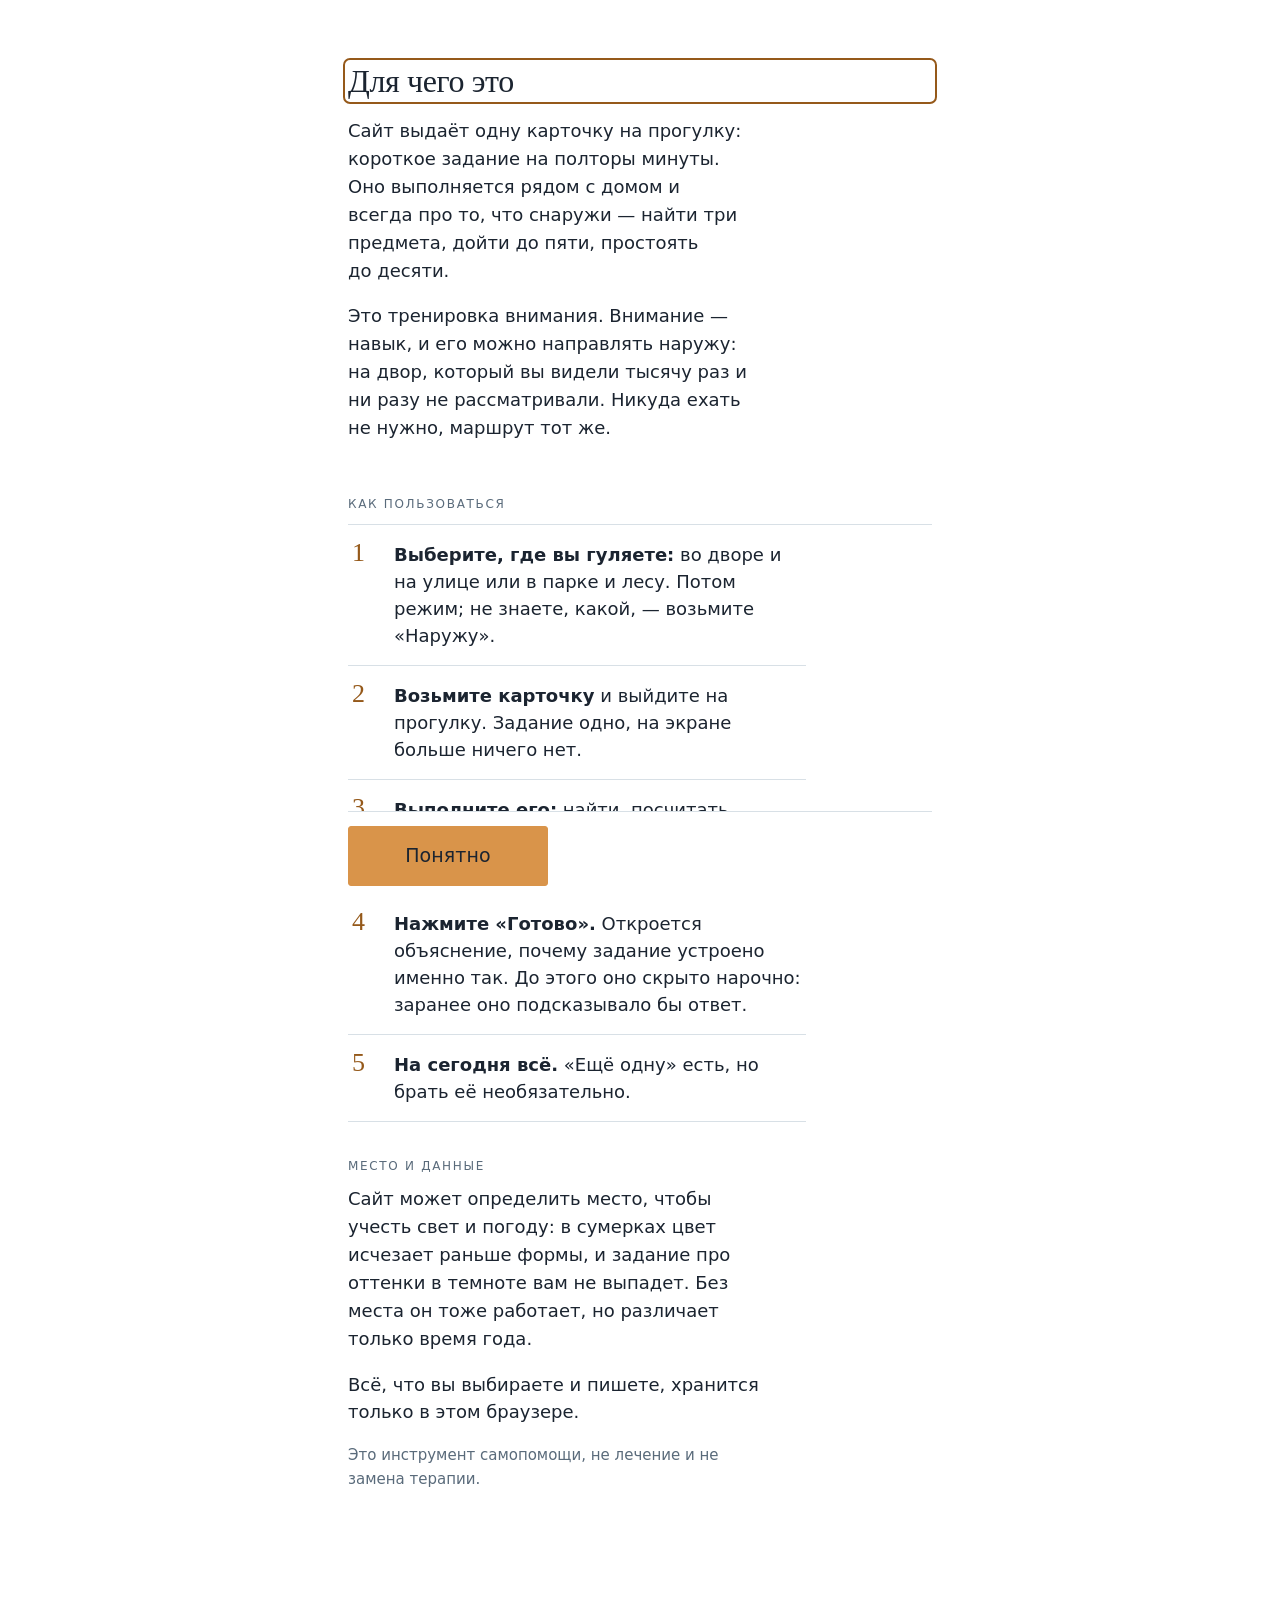
==== commit 369e74f0: "Выбор среды «Двор или город» / «Парк или лес», 36 карточек про природу На главном экране над режимам" ====
--- a/index.html
+++ b/index.html
@@ -38,7 +38,8 @@
 
     <h3 class="section-title">Как пользоваться</h3>
     <ol class="steps">
-      <li><strong>Выберите режим.</strong> Не знаете, какой, — возьмите «Наружу».</li>
+      <li><strong>Выберите, где вы гуляете:</strong> во дворе и на улице или в парке и лесу.
+        Потом режим; не знаете, какой, — возьмите «Наружу».</li>
       <li><strong>Возьмите карточку</strong> и выйдите на прогулку. Задание одно,
         на экране больше ничего нет.</li>
       <li><strong>Выполните его:</strong> найти, посчитать, предсказать. Не подходит —
@@ -72,6 +73,12 @@
     <p class="lead muted">Никуда ехать не надо. Всё, что нужно, есть во дворе, где вы ходите
       каждый день, — просто вы на это не смотрели.</p>
 
+    <h2 class="section-title" id="env-title">Где вы гуляете</h2>
+    <div class="options options-row" role="group" aria-labelledby="env-title" id="env-list">
+      <button type="button" class="option option-small" data-env="город"><span class="option-name">Двор или город</span></button>
+      <button type="button" class="option option-small" data-env="природа"><span class="option-name">Парк или лес</span></button>
+    </div>
+
     <h2 class="section-title" id="mode-title">Режим</h2>
     <div class="options" role="group" aria-labelledby="mode-title" id="mode-list">
       <button type="button" class="option" data-mode="наружу">
@@ -91,7 +98,7 @@
       </button>
       <button type="button" class="option" data-mode="с-собакой">
         <span class="option-name">С собакой</span>
-        <span class="option-note">занять те десять минут, пока она нюхает столб</span>
+        <span class="option-note">замечать то, что замечает она</span>
         <span class="option-sub">задание помещается в паузу, которую она и так делает</span>
       </button>
       <button type="button" class="option" data-mode="полевой-дневник">
@@ -137,13 +144,13 @@
     </div>
 
     <div class="place">
-      <h2 class="section-title">Место</h2>
+      <h2 class="section-title">Свет и погода</h2>
       <div class="place-set">
-        <p class="muted small" id="place-state">Без места сайт работает, но различает только время года.</p>
+        <p class="muted small" id="place-state">Чтобы подобрать задание по свету и погоде, сайту нужно знать, где вы. Без этого он различает только время года.</p>
         <button type="button" class="link" id="btn-place-change" hidden>изменить</button>
       </div>
       <div class="place-actions" id="place-actions">
-        <button type="button" class="btn btn-quiet" id="btn-geo">Определить</button>
+        <button type="button" class="btn btn-quiet" id="btn-geo">Определить место</button>
         <button type="button" class="btn btn-quiet" id="btn-city">Выбрать город</button>
       </div>
       <div class="city-picker" id="city-picker" hidden>
@@ -328,7 +335,7 @@
       <button type="button" class="option option-small" data-theme-set="light"><span class="option-name">Светлая</span></button>
     </div>
 
-    <h3 class="section-title">Место</h3>
+    <h3 class="section-title">Свет и погода</h3>
     <p class="small muted" id="about-place"></p>
 
     <h3 class="section-title">Данные</h3>
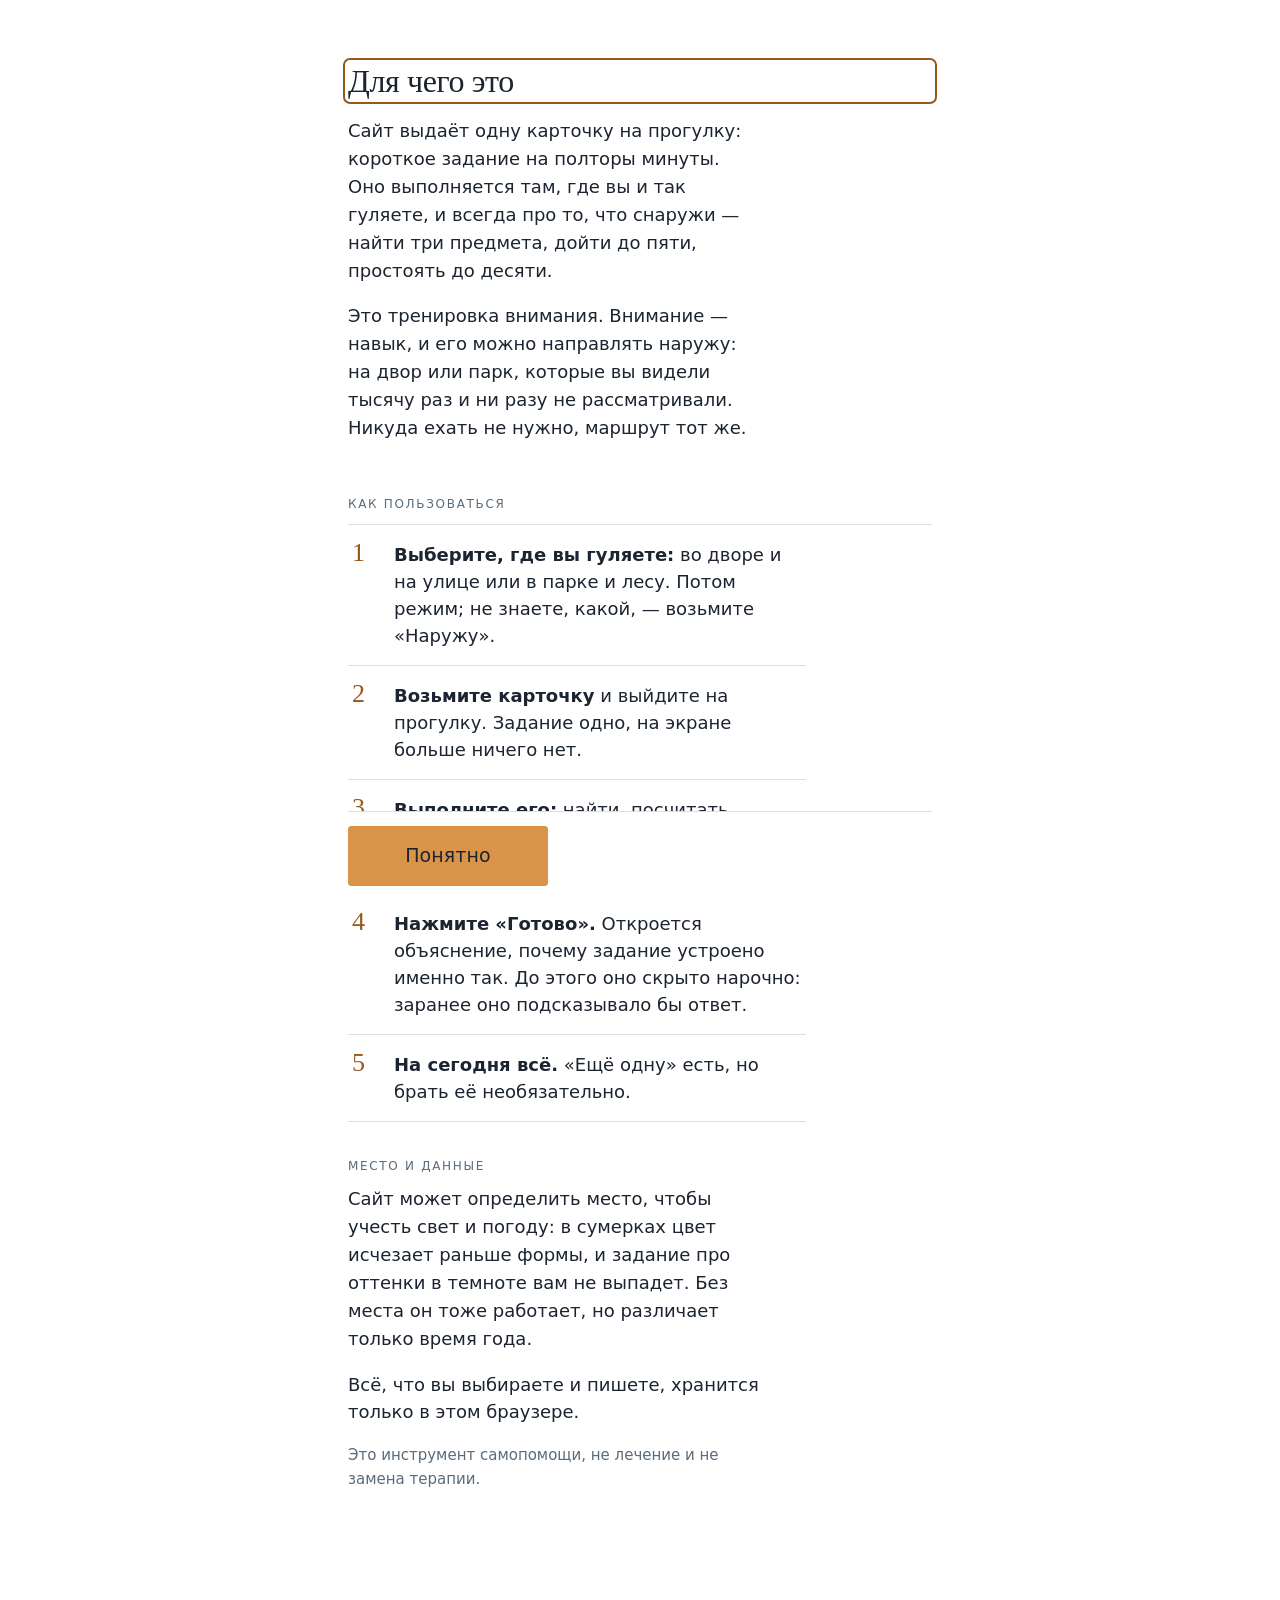
==== commit df8aa133: "Перепроверка карточек про природу, главный экран для обеих сред Проверка фактов и безопасности всех " ====
--- a/index.html
+++ b/index.html
@@ -4,7 +4,7 @@
 <meta charset="utf-8">
 <meta name="viewport" content="width=device-width, initial-scale=1, viewport-fit=cover">
 <meta name="color-scheme" content="dark light">
-<meta name="description" content="Одна карточка-задание на прогулку рядом с домом. Шестьдесят-девяносто секунд, ответ всегда снаружи.">
+<meta name="description" content="Одна карточка-задание на прогулку там, где вы и так гуляете. Шестьдесят-девяносто секунд, ответ всегда снаружи.">
 <meta name="theme-color" content="#141C26">
 <meta name="mobile-web-app-capable" content="yes">
 <meta name="apple-mobile-web-app-capable" content="yes">
@@ -29,10 +29,10 @@
 
     <div class="about-text">
       <p>Сайт выдаёт одну карточку на прогулку: короткое задание на полторы минуты.
-        Оно выполняется рядом с домом и всегда про то, что снаружи — найти три предмета,
+        Оно выполняется там, где вы и так гуляете, и всегда про то, что снаружи — найти три предмета,
         дойти до пяти, простоять до десяти.</p>
       <p>Это тренировка внимания. Внимание — навык, и его можно направлять наружу:
-        на двор, который вы видели тысячу раз и ни разу не рассматривали.
+        на двор или парк, которые вы видели тысячу раз и ни разу не рассматривали.
         Никуда ехать не нужно, маршрут тот же.</p>
     </div>
 
@@ -70,8 +70,8 @@
     <h1 id="start-title" tabindex="-1">Выйти из комнаты</h1>
 
     <p class="lead">Одна карточка на прогулку. Маршрут тот же.</p>
-    <p class="lead muted">Никуда ехать не надо. Всё, что нужно, есть во дворе, где вы ходите
-      каждый день, — просто вы на это не смотрели.</p>
+    <p class="lead muted">Никуда ехать не надо. Всё, что нужно, есть там, где вы ходите
+      каждый день, — во дворе, в парке, в лесу. Просто вы на это не смотрели.</p>
 
     <h2 class="section-title" id="env-title">Где вы гуляете</h2>
     <div class="options options-row" role="group" aria-labelledby="env-title" id="env-list">
@@ -264,7 +264,7 @@
     <h2 id="about-title" tabindex="-1">О проекте</h2>
     <div class="about-text">
       <p>Сайт выдаёт одну карточку-задание на прогулку. Задание выполняется за шестьдесят-девяносто
-        секунд рядом с собственным домом и всегда касается того, что снаружи.</p>
+        секунд там, где вы и так гуляете, и всегда касается того, что снаружи.</p>
       <p>Это инструмент тренировки внимания. Здесь ничего не считается и не сравнивается,
         и сайт никогда не обращается к вам первым.</p>
       <p>Объяснение к карточке открывается только после «Готово»: объяснение заранее превращает
